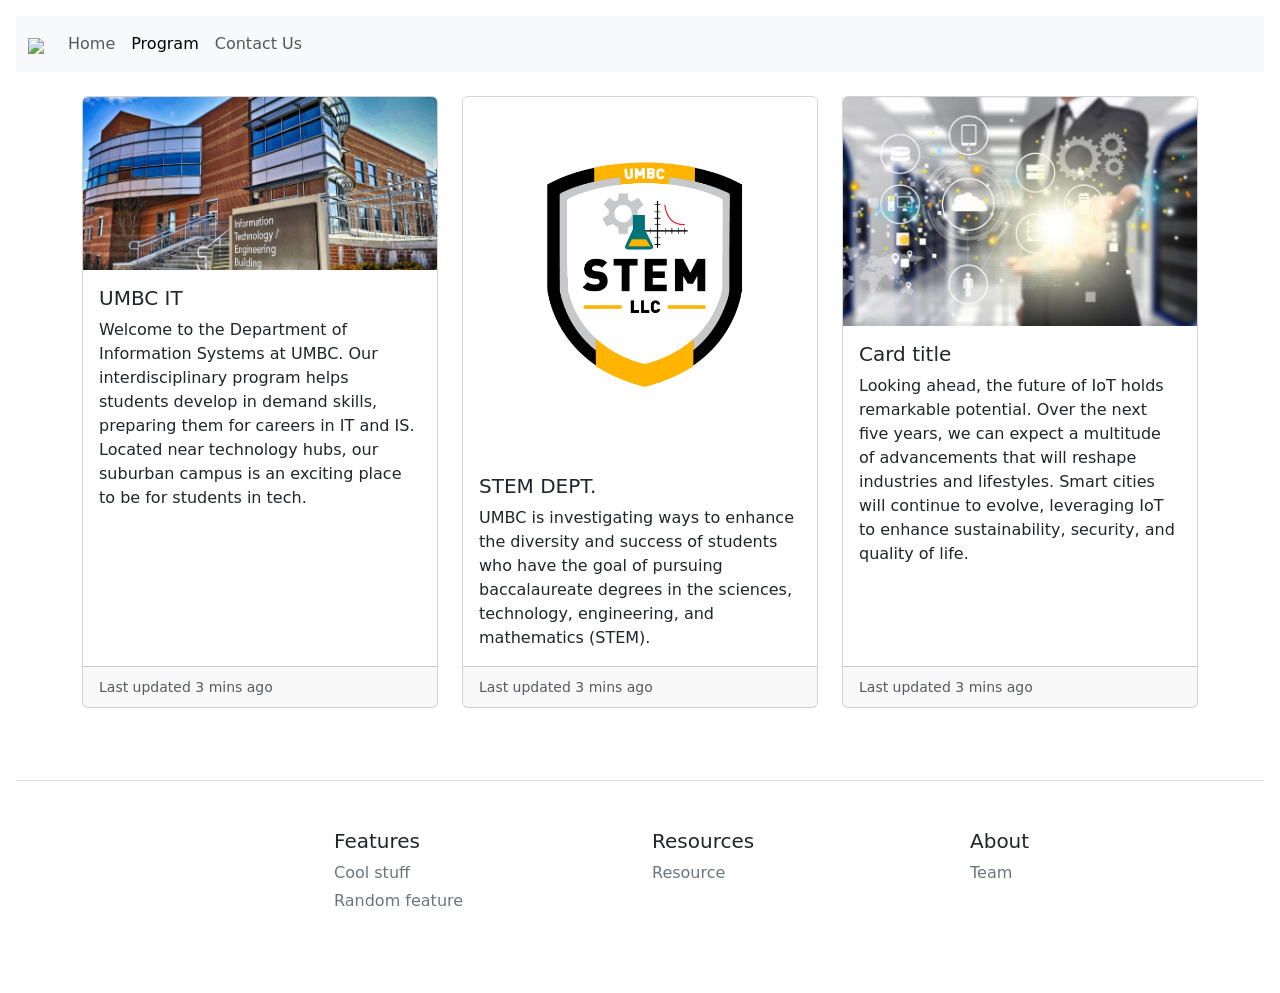
==== program.html @ b3c2e05f "Add file" ====
<!doctype html>
<html lang="en">
  <head>
    <meta charset="utf-8">
    <meta name="viewport" content="width=device-width, initial-scale=1">
    <link href="https://cdn.jsdelivr.net/npm/bootstrap@5.2.3/dist/css/bootstrap.min.css" rel="stylesheet">
    <link href="https://getbootstrap.com/docs/5.2/assets/css/docs.css" rel="stylesheet">
    <link rel="stylesheet" href="https://cdn.jsdelivr.net/npm/bootstrap-icons@1.5.0/font/bootstrap-icons.css" />
    <title>IS 436 Example</title>
    <script src="https://cdn.jsdelivr.net/npm/bootstrap@5.2.3/dist/js/bootstrap.bundle.min.js"></script>
  </head>
  <body class="p-3 m-0 border-0 bd-example">

    <!-- Example Code -->
    
    <nav class="navbar navbar-expand-lg bg-light">
        <div class="container-fluid">
          <a class="navbar-brand" href="#"> <img src="https://umbc.edu/wp-content/uploads/2022/02/umbc-primary-logo-250x58.png"></a>
          <button class="navbar-toggler" type="button" data-bs-toggle="collapse" data-bs-target="#navbarSupportedContent" aria-controls="navbarSupportedContent" aria-expanded="false" aria-label="Toggle navigation">
            <span class="navbar-toggler-icon"></span>
          </button>
          <div class="collapse navbar-collapse" id="navbarSupportedContent">
           
            <ul class="navbar-nav me-auto mb-2 mb-lg-0 ">
              <li class="nav-item">
                <a class="nav-link " aria-current="page" href="index.html">Home</a>
              </li>
            <!--
              <li class="nav-item dropdown">
                <a class="nav-link dropdown-toggle" href="#" role="button" data-bs-toggle="dropdown" aria-expanded="false">
                  Program
                </a>
                <ul class="dropdown-menu">
                  <li><a class="dropdown-item" href="program.html">Undergraduate</a></li>
                  <li><a class="dropdown-item" href="program.html">Graduate</a></li>
                  <li><hr class="dropdown-divider"></li>
                  <li><a class="dropdown-item" href="program.html">Openshift test</a></li>
                  <li><a class="dropdown-item" href="program.html">Lab5 test</a></li>
                </ul>
              </li>
              -->
              <li class="nav-item">
                <a class="nav-link active" href="program.html">Program </a>
              </li>
              <li class="nav-item">
                <a class="nav-link " href="contact.html">Contact Us</a>
              </li>
            </ul>
            
          </div>
        </div>
      </nav>

      <div class="container py-4">

        <div class="row row-cols-1 row-cols-md-3 g-4">
            <div class="col">
              <div class="card h-100">
                <img src="IT Building.png" class="card-img-top" alt="IT Building">
                <div class="card-body">
                  <h5 class="card-title">UMBC IT</h5>
                  <p class="card-text">Welcome to the Department of Information Systems at UMBC. Our interdisciplinary program helps students develop in demand skills, preparing them for careers in IT and IS. Located near technology hubs, our suburban campus is an exciting place to be for students in tech.</p>
                </div>
                <div class="card-footer">
                  <small class="text-body-secondary">Last updated 3 mins ago</small>
                </div>
              </div>
            </div>
            <div class="col">
              <div class="card h-100">
                <img src="Stem UMBC.png" class="card-img-top" alt="STEM UMBC">
                <div class="card-body">
                  <h5 class="card-title">STEM DEPT.</h5>
                  <p class="card-text">UMBC is investigating ways to enhance the diversity and success of students who have the goal of pursuing baccalaureate degrees in the sciences, technology, engineering, and mathematics (STEM).</p>
                </div>
                <div class="card-footer">
                  <small class="text-body-secondary">Last updated 3 mins ago</small>
                </div>
              </div>
            </div>
            <div class="col">
              <div class="card h-100">
                <img src="IT Future.png" class="card-img-top" alt="IT Future">
                <div class="card-body">
                  <h5 class="card-title">Card title</h5>
                  <p class="card-tex">Looking ahead, the future of IoT holds remarkable potential. Over the next five years, we can expect a multitude of advancements that will reshape industries and lifestyles. Smart cities will continue to evolve, leveraging IoT to enhance sustainability, security, and quality of life.</p>
                </div>
                <div class="card-footer">
                  <small class="text-body-secondary">Last updated 3 mins ago</small>
                </div>
              </div>
            </div>
          </div>

      </div>
      
    <footer class="pt-4 my-md-5 pt-md-5 border-top">
        <div class="row">
          <div class="col-12 col-md">
           
          </div>
          <div class="col-6 col-md">
            <h5>Features</h5>
            <ul class="list-unstyled text-small">
              <li class="mb-1"><a class="link-secondary text-decoration-none" href="#">Cool stuff</a></li>
              <li class="mb-1"><a class="link-secondary text-decoration-none" href="#">Random feature</a></li>
             
            </ul>
          </div>
          <div class="col-6 col-md">
            <h5>Resources</h5>
            <ul class="list-unstyled text-small">
              <li class="mb-1"><a class="link-secondary text-decoration-none" href="#">Resource</a></li>
             
            </ul>
          </div>
          <div class="col-6 col-md">
            <h5>About</h5>
            <ul class="list-unstyled text-small">
              <li class="mb-1"><a class="link-secondary text-decoration-none" href="#">Team</a></li>
             
            </ul>
          </div>
        </div>
      </footer>
    
    <!-- End Example Code -->
  </body>
</html>
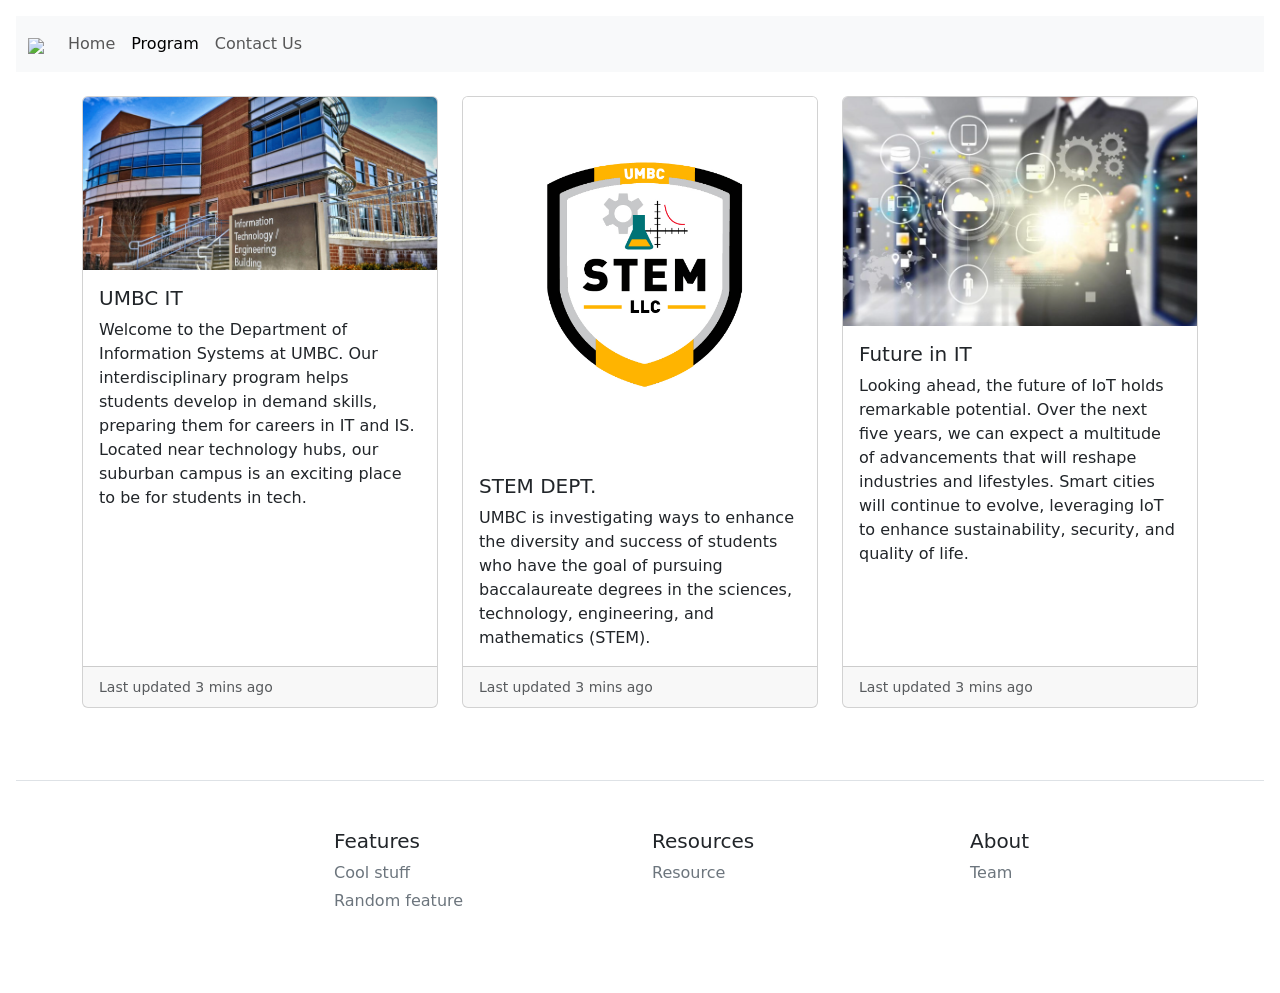
==== commit e20d3722: "add" ====
--- a/program.html
+++ b/program.html
@@ -82,7 +82,7 @@
               <div class="card h-100">
                 <img src="IT Future.png" class="card-img-top" alt="IT Future">
                 <div class="card-body">
-                  <h5 class="card-title">Card title</h5>
+                  <h5 class="card-title">Future in IT</h5>
                   <p class="card-tex">Looking ahead, the future of IoT holds remarkable potential. Over the next five years, we can expect a multitude of advancements that will reshape industries and lifestyles. Smart cities will continue to evolve, leveraging IoT to enhance sustainability, security, and quality of life.</p>
                 </div>
                 <div class="card-footer">
